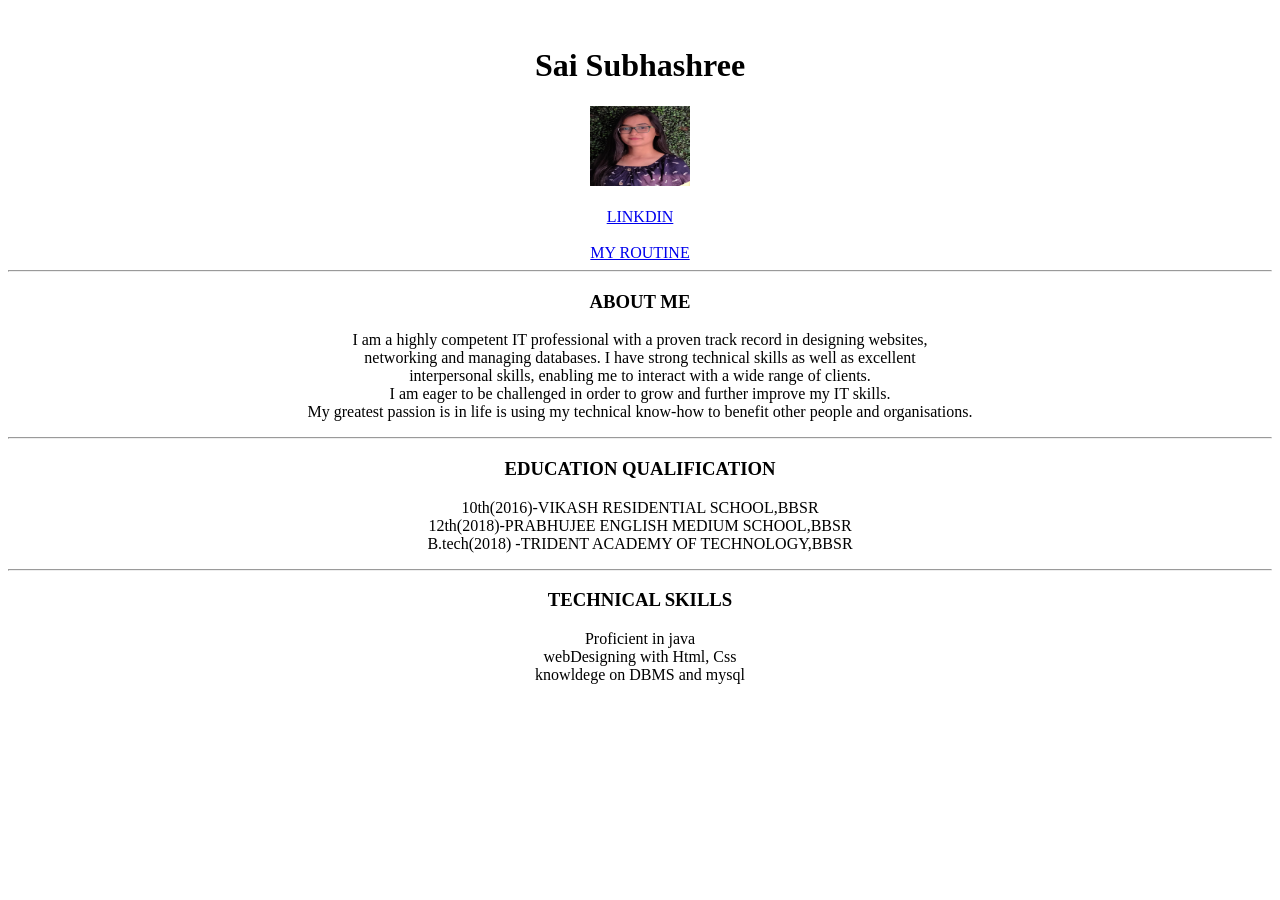
==== index.html @ e81eccf8 "Add files via upload" ====
<!DOCTYPE html>
<html lang="en">
<head>
    <meta charset="UTF-8">
    <meta http-equiv="X-UA-Compatible" content="IE=edge">
    <meta name="viewport" content="width=device-width, initial-scale=1.0">
    <title>Portfolio</title>
</head>
<body>
    <br>
    <center>
        <h1>Sai Subhashree</h1>
         <img src="sai.jpeg" width="100"height="80">
         <br> <br>
        <a href="https://www.linkedin.com/in/sai-subhashree-14681520b/">LINKDIN</a>
        <br><br>
         <a href="index2.html">MY ROUTINE</a>
        <hr>
        <h3><b> ABOUT ME   </b></h3>
         <p>I am a highly competent IT professional with a proven track record in designing websites,<br> networking and managing databases. I have strong technical skills as well as excellent <br> interpersonal skills, enabling me to interact with a wide range of clients.<br> I am eager to be challenged in order to grow and further improve my IT skills.<br> My greatest passion is in life is using my technical know-how to benefit other people and organisations.</p>
         <hr> 
         <h3>EDUCATION QUALIFICATION</h3>
         <p>10th(2016)-VIKASH RESIDENTIAL SCHOOL,BBSR<br>12th(2018)-PRABHUJEE ENGLISH MEDIUM SCHOOL,BBSR <br>B.tech(2018) -TRIDENT ACADEMY OF TECHNOLOGY,BBSR</p>
           <hr>
           <h3>TECHNICAL SKILLS</h3>
            <p>Proficient in java <br>
                webDesigning with Html, Css <br>
                knowldege on DBMS and mysql </p>
    </center>
    
</body>
</html>
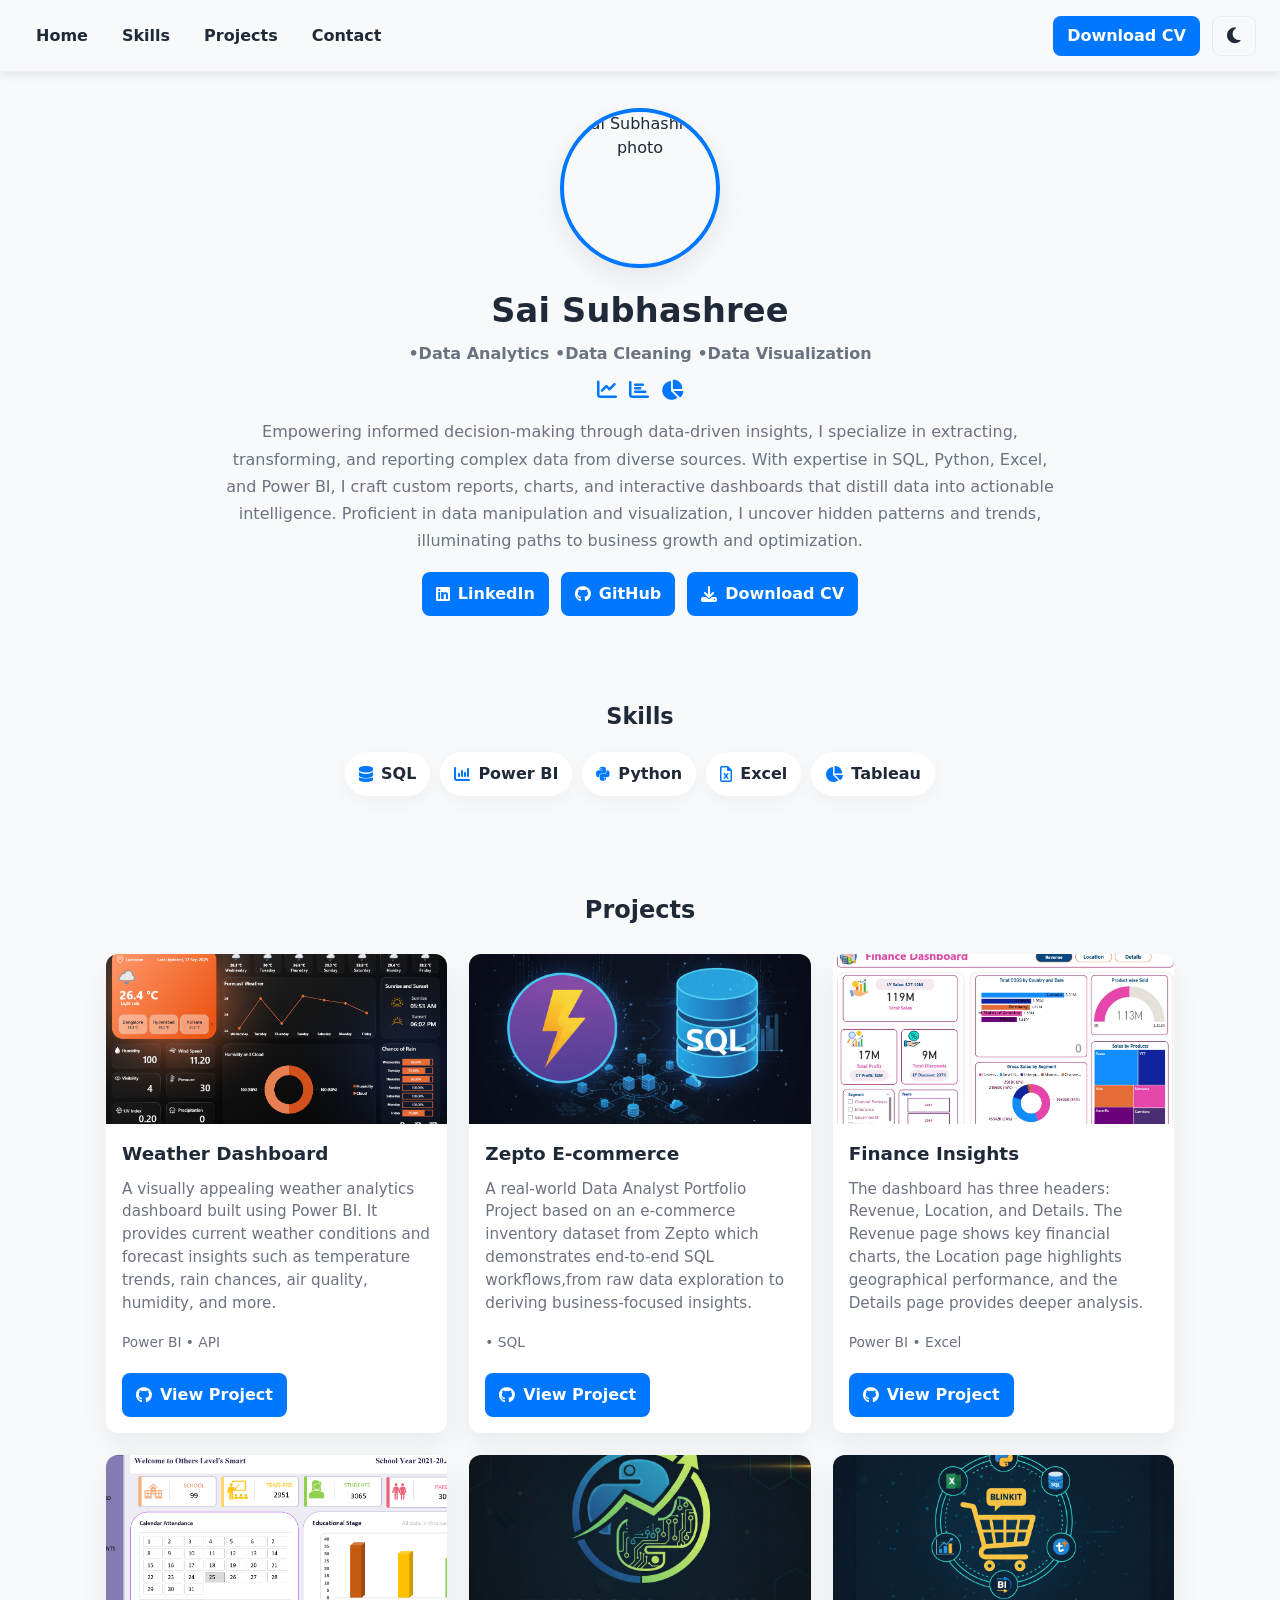
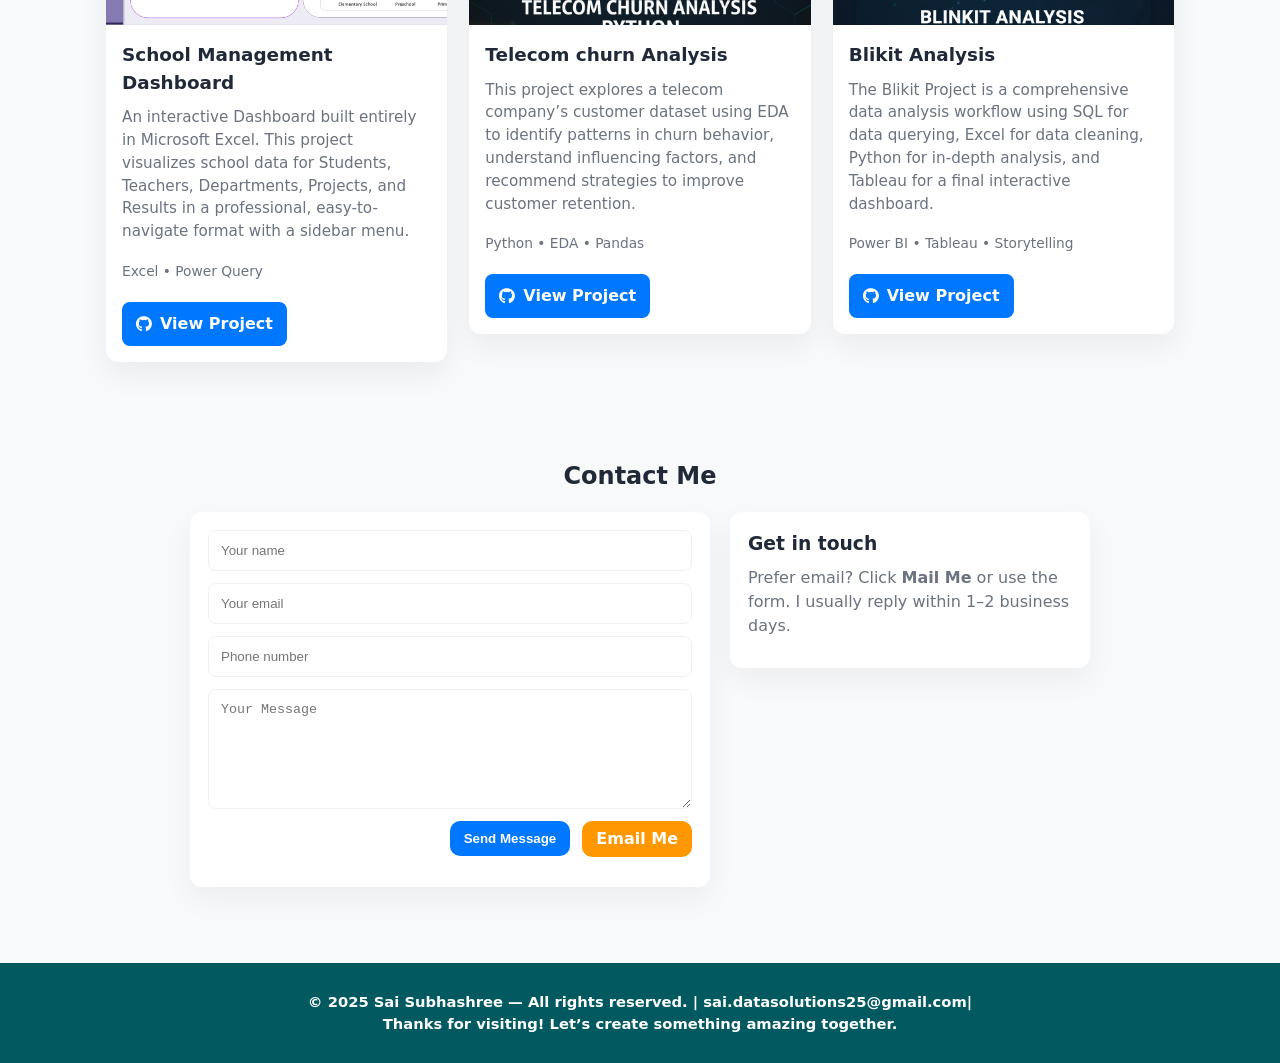
==== commit 4a7e3545: "Add files via upload" ====
--- a/index.html
+++ b/index.html
@@ -1,32 +1,263 @@
-<!DOCTYPE html>
+<!doctype html>
 <html lang="en">
+
 <head>
-    <meta charset="UTF-8">
-    <meta http-equiv="X-UA-Compatible" content="IE=edge">
-    <meta name="viewport" content="width=device-width, initial-scale=1.0">
-    <title>Portfolio</title>
+  <meta charset="utf-8" />
+  <meta name="viewport" content="width=device-width,initial-scale=1" />
+  <title>Sai Subhashree — Portfolio</title>
+
+  <!-- Font Awesome for icons -->
+  <link rel="stylesheet" href="https://cdnjs.cloudflare.com/ajax/libs/font-awesome/6.5.0/css/all.min.css" />
+  <link rel="stylesheet" href="style.css">
+
 </head>
+
 <body>
-    <br>
-    <center>
-        <h1>Sai Subhashree</h1>
-         <img src="sai.jpeg" width="100"height="80">
-         <br> <br>
-        <a href="https://www.linkedin.com/in/sai-subhashree-14681520b/">LINKDIN</a>
-        <br><br>
-         <a href="index2.html">MY ROUTINE</a>
-        <hr>
-        <h3><b> ABOUT ME   </b></h3>
-         <p>I am a highly competent IT professional with a proven track record in designing websites,<br> networking and managing databases. I have strong technical skills as well as excellent <br> interpersonal skills, enabling me to interact with a wide range of clients.<br> I am eager to be challenged in order to grow and further improve my IT skills.<br> My greatest passion is in life is using my technical know-how to benefit other people and organisations.</p>
-         <hr> 
-         <h3>EDUCATION QUALIFICATION</h3>
-         <p>10th(2016)-VIKASH RESIDENTIAL SCHOOL,BBSR<br>12th(2018)-PRABHUJEE ENGLISH MEDIUM SCHOOL,BBSR <br>B.tech(2018) -TRIDENT ACADEMY OF TECHNOLOGY,BBSR</p>
-           <hr>
-           <h3>TECHNICAL SKILLS</h3>
-            <p>Proficient in java <br>
-                webDesigning with Html, Css <br>
-                knowldege on DBMS and mysql </p>
-    </center>
-    
+
+  <!-- Header: no left title per request -->
+  <header aria-label="Main header">
+
+    <nav aria-label="Primary">
+      <ul>
+        <li><a class="nav-link" href="#home">Home</a></li>
+        <li><a class="nav-link" href="#skills">Skills</a></li>
+        <li><a class="nav-link" href="#projects">Projects</a></li>
+        <!-- <li><a class="nav-link" href="#about">About</a></li> -->
+        <li><a class="nav-link" href="#contact">Contact</a></li>
+      </ul>
+    </nav>
+
+    <div class="controls" role="region" aria-label="Header controls">
+      <a class="btn-cv" href="Project/cv.pdf" download>Download CV</a>
+      <div class="dark-toggle" id="darkToggle" title="Toggle dark mode" aria-pressed="false">
+        <i class="fa-solid fa-moon"></i>
+      </div>
+    </div>
+    <button id="navToggle" class="nav-toggle" aria-controls="main-nav" aria-expanded="false">
+      <i class="fa-solid fa-bars"></i>
+    </button>
+  </header>
+
+  <!-- HERO -->
+  <main>
+    <section id="home" class="hero container" aria-labelledby="home-heading">
+      <img class="photo" src="photo.jpg" alt="Sai Subhashree - photo" />
+      <h1 id="home-heading">Sai Subhashree</h1>
+      <div class="subtitle">•Data Analytics •Data Cleaning •Data Visualization</div>
+
+      <div class="icons" aria-hidden="true">
+        <i class="fa-solid fa-chart-line" title="statistics"></i>
+        <i class="fa-solid fa-chart-bar" title="bar chart"></i>
+        <i class="fa-solid fa-chart-pie" title="pie chart"></i>
+      </div>
+
+      <p>
+        Empowering informed decision-making through data-driven insights, I specialize in extracting,
+        transforming, and reporting complex data from diverse sources. With expertise in SQL, Python, Excel,
+        and Power BI, I craft custom reports, charts, and interactive dashboards that distill data into actionable
+        intelligence.
+        Proficient in data manipulation and visualization, I uncover hidden patterns and trends, illuminating paths to
+        business growth and optimization.
+      </p>
+
+      <div class="hero-actions">
+        <a class="small-btn" href="https://www.linkedin.com/in/sai-subhashree-14681520b/" target="_blank"
+          rel="noopener">
+          <i class="fa-brands fa-linkedin"></i> LinkedIn
+        </a>
+        <a class="small-btn" href="https://github.com/Saidalal" target="_blank" rel="noopener">
+          <i class="fa-brands fa-github"></i> GitHub
+        </a>
+        <a class="small-btn" href="Project/cv.pdf" download>
+          <i class="fa-solid fa-download"></i> Download CV
+        </a>
+      </div>
+    </section>
+
+    <!-- SKILLS -->
+    <section id="skills" class="container" aria-labelledby="skills-heading">
+      <h2 id="skills-heading">Skills</h2>
+      <div class="skill-list" role="list">
+        <div class="skill" role="listitem"><i class="fa-solid fa-database"></i> SQL</div>
+        <div class="skill" role="listitem"><i class="fa-solid fa-chart-column"></i> Power BI</div>
+        <div class="skill" role="listitem"><i class="fa-brands fa-python"></i> Python</div>
+        <div class="skill" role="listitem"><i class="fa-regular fa-file-excel"></i> Excel</div>
+        <div class="skill" role="listitem"> <i class="fa-solid fa-chart-pie"></i> Tableau </div>
+      </div>
+    </section>
+
+    <!-- PROJECTS -->
+    <section id="projects" class="container" aria-labelledby="projects-heading">
+      <h2 id="projects-heading">Projects</h2>
+
+      <div class="project-grid">
+        <!-- Card 1 -->
+        <article class="card" aria-labelledby="p1-title">
+          <img class="thumb" src="Project/Project1.png" alt=" Weather Dashboard" />
+          <div class="card-body">
+            <h3 id="p1-title"> Weather Dashboard </h3>
+            <p>A visually appealing weather analytics dashboard built using Power BI.
+              It provides current weather conditions and forecast insights such as temperature trends, rain chances, air
+              quality, humidity, and more.</p>
+            <div class="tech">Power BI • API</div>
+            <div class="links">
+              <a class="small-btn" href="https://github.com/Saidalal/POWER-BI/tree/main/Weather%20Dashboard"
+                target="_blank" rel="noopener">
+                <i class="fa-brands fa-github"></i> View Project
+              </a>
+            </div>
+          </div>
+          <div class="overlay" aria-hidden="true">
+            <a href="https://github.com/Saidalal/POWER-BI/tree/main/Weather%20Dashboard" target="_blank" rel="noopener">
+              <i class="fa-brands fa-github"></i> View on GitHub
+            </a>
+          </div>
+        </article>
+
+        <!-- Card 2 -->
+
+        <article class="card" aria-labelledby="p4-title">
+          <img class="thumb" src="Project/Project4.png" alt="Zepto Inventory" />
+          <div class="card-body">
+            <h3 id="p4-title">Zepto E-commerce</h3>
+            <p>A real-world Data Analyst Portfolio Project based on an
+              e-commerce inventory dataset from Zepto which demonstrates
+              end-to-end SQL workflows,from raw data exploration to deriving business-focused insights.</p>
+            <div class="tech"> • SQL</div>
+            <div class="links">
+              <a class="small-btn" href="https://github.com/Saidalal/SQL/tree/main/Zepto%20Inventory" target="_blank" rel="noopener"><i
+                  class="fa-brands fa-github"></i> View Project</a>
+            </div>
+          </div>
+          <div class="overlay"><a href="https://github.com/Saidalal/SQL/tree/main/Zepto%20Inventory" target="_blank" rel="noopener"><i
+                class="fa-brands fa-github"></i> View on GitHub</a></div>
+        </article>
+
+        <!-- Card 3 -->
+        <article class="card" aria-labelledby="p3-title">
+          <img class="thumb" src="Project/Project3.jpg" alt="Finance Insights" />
+          <div class="card-body">
+            <h3 id="p3-title"> Finance Insights</h3>
+            <p>The dashboard has three headers: Revenue, Location, and Details. The Revenue page shows key financial
+              charts,
+              the Location page highlights geographical performance, and the Details page provides deeper analysis.</p>
+            <div class="tech">Power BI • Excel</div>
+            <div class="links">
+              <a class="small-btn" href="https://github.com/Saidalal/POWER-BI/tree/main/Finance%20Dashboard"
+                target="_blank" rel="noopener">
+                <i class="fa-brands fa-github"></i> View Project
+              </a>
+            </div>
+          </div>
+          <div class="overlay"><a href="https://github.com/Saidalal/POWER-BI/tree/main/Finance%20Dashboard"
+              target="_blank" rel="noopener"><i class="fa-brands fa-github"></i> View on GitHub</a></div>
+        </article>
+
+        <!-- Card 4 -->
+        <article class="card" aria-labelledby="p2-title">
+          <img class="thumb" src="Project/Project2.png" alt="School Management Dashboard" />
+          <div class="card-body">
+            <h3 id="p2-title">School Management Dashboard </h3>
+            <p>An interactive Dashboard built entirely in Microsoft Excel.
+              This project visualizes school data for Students, Teachers, Departments, Projects, and Results in a
+              professional, easy-to-navigate format with a sidebar menu.</p>
+            <div class="tech">Excel • Power Query</div>
+            <div class="links">
+              <a class="small-btn" href="https://github.com/Saidalal/EXCEL/tree/main/SCHOOL%20MANAGEMENT"
+                target="_blank" rel="noopener"><i class="fa-brands fa-github"></i> View Project</a>
+            </div>
+          </div>
+          <div class="overlay"><a href="https://github.com/Saidalal/EXCEL/tree/main/SCHOOL%20MANAGEMENT" target="_blank"
+              rel="noopener"><i class="fa-brands fa-github"></i> View on GitHub</a></div>
+        </article>
+
+        <!-- Card 5 -->
+        <article class="card" aria-labelledby="p5-title">
+          <img class="thumb" src="Project/Project5.png" alt="Telecom churn Analysis" />
+          <div class="card-body">
+            <h3 id="p5-title">Telecom churn Analysis</h3>
+            <p>This project explores a telecom company’s customer dataset using EDA to identify patterns in churn
+              behavior, understand influencing factors, and recommend strategies to improve customer retention.</p>
+            <div class="tech">Python • EDA • Pandas</div>
+            <div class="links">
+              <a class="small-btn" href="https://github.com/Saidalal/Python/tree/main/Telecom%20customer%20churn"
+                target="_blank" rel="noopener"><i class="fa-brands fa-github"></i> View Project</a>
+            </div>
+          </div>
+          <div class="overlay"><a href="https://github.com/Saidalal/Python/tree/main/Telecom%20customer%20churn"
+              target="_blank" rel="noopener"><i class="fa-brands fa-github"></i> View on GitHub</a></div>
+        </article>
+
+        <!-- Card 6 -->
+        <article class="card" aria-labelledby="p6-title">
+          <img class="thumb" src="Project/Project6.png" alt=">Blikit Analysis" />
+          <div class="card-body">
+            <h3 id="p6-title">Blikit Analysis</h3>
+            <p>The Blikit Project is a comprehensive data analysis workflow using SQL for data querying, Excel for data
+              cleaning, Python for in-depth analysis, and Tableau for a final interactive dashboard.</p>
+            <div class="tech">Power BI • Tableau • Storytelling</div>
+            <div class="links">
+              <a class="small-btn" href="#" onclick="alert('Coming Soon!'); return false;"><i
+                  class="fa-brands fa-github"></i> View Project</a>
+            </div>
+          </div>
+          <div class="overlay">
+            <a href="#" onclick="alert('Coming Soon!'); return false;"><i class="fa-brands fa-github"></i> View on
+              GitHub</a>
+          </div>
+        </article>
+
+      </div> <!-- /project-grid -->
+    </section>
+
+    <!-- CONTACT -->
+    <section id="contact" class="container" aria-labelledby="contact-heading">
+      <h2 id="contact-heading">Contact Me</h2>
+
+      <div class="contact-wrap">
+
+        <form name="Contact_Response" id="contact-form" aria-label="Contact form">
+          <input type="text" name="Name" placeholder="Your name" required />
+          <input type="email" name="Email" placeholder="Your email" required />
+          <input type="tel" name="Phone" placeholder="Phone number" />
+          <textarea name="Message" placeholder="Your Message" required></textarea>
+
+          <div class="submit-row">
+            <button type="submit">Send Message</button>
+            <a class="mail" href="mailto:sai.datasolutions25@gmail.com">Email Me</a>
+          </div>
+          <div id="form-status" aria-live="polite" style="color:var(--text); font-size:0.95rem;"></div>
+        </form>
+
+        <div id="response-modal" class="modal-overlay">
+          <div class="modal-content">
+            <span class="close-button" onclick="closeModal()">&times;</span>
+            <p id="modal-status"></p>
+            <button class="ok-button" onclick="closeModal()">Okay</button>
+          </div>
+        </div>
+        <!-- Right panel: quick details -->
+        <aside
+          style="background:var(--card); padding:18px; border-radius:12px; box-shadow:0 12px 30px rgba(2,6,23,0.05);">
+          <h3 style="margin-bottom:8px">Get in touch</h3>
+          <p style="color:var(--muted); margin-bottom:12px;">Prefer email? Click <strong>Mail Me</strong> or use the
+            form. I usually reply within 1–2 business days.</p>
+
+        </aside>
+      </div>
+    </section>
+
+    <footer>
+      © 2025 Sai Subhashree — All rights reserved. | sai.datasolutions25@gmail.com| <br>
+       Thanks for visiting! Let’s create something amazing together.
+
+    </footer>
+  </main>
+
+  <!-- ---------- Scripts ---------- -->
+
+
+<script src="script.js"></script>
 </body>
+
 </html>
--- a/style.css
+++ b/style.css
@@ -0,0 +1,662 @@
+/* ---------- Header ---------- */
+header {
+  position: fixed;
+  top: 0;
+  left: 0;
+  right: 0;
+  height: 72px;
+  display: flex;
+  align-items: center;
+  justify-content: space-between;
+  padding: 12px 24px;
+  background: linear-gradient(90deg, var(--accent), var(--accent-2));
+  backdrop-filter: blur(var(--glass-blur));
+  z-index: 1200;
+  border-bottom: none;
+  /* no border now */
+  box-shadow: 0 2px 10px rgba(0, 0, 0, 0.1);
+}
+
+/* NAV */
+nav ul {
+  list-style: none;
+  display: flex;
+  gap: 10px;
+  align-items: center;
+}
+
+.nav-link {
+  display: inline-block;
+  padding: 8px 14px;
+  border-radius: 8px;
+  color: #fff;
+  font-weight: 600;
+  text-decoration: none;
+  transition: all .25s ease;
+  cursor: pointer;
+}
+
+.nav-link:hover {
+  background: rgba(255, 255, 255, 0.15);
+  color: #fff;
+  transform: translateY(-2px);
+}
+
+
+:root {
+  --bg: #f7f9fb;
+  --card: #ffffff;
+  --text: #1f2937;
+  --muted: #6b7280;
+  --accent: #0077ff;
+  --accent-2: #ff9800;
+  --header-bg: rgba(255);
+  --glass-blur: 8px;
+}
+
+/* dark mode variables */
+body.dark {
+  --bg: #0b1220;
+  --card: #0f1724;
+  --text: #e6eef8;
+  --muted: #9aa7bd;
+  --accent: #ffa500;
+  --accent-2: #ffb86b;
+  --header-bg: rgba(10, 12, 20, 0.6);
+}
+
+* {
+  box-sizing: border-box;
+  margin: 0;
+  padding: 0
+}
+
+html {
+  scroll-behavior: smooth
+}
+
+body {
+  font-family: Inter, system-ui, -apple-system, "Segoe UI", Roboto, "Helvetica Neue", Arial;
+  background: var(--bg);
+  color: var(--text);
+  -webkit-font-smoothing: antialiased;
+  -moz-osx-font-smoothing: grayscale;
+  line-height: 1.5;
+  transition: background .25s ease, color .25s ease;
+  padding-top: 72px;
+  /* header space */
+}
+
+/* ---------- Header ---------- */
+header {
+  position: fixed;
+  inset: 0 auto auto 0;
+  left: 0;
+  right: 0;
+  top: 0;
+  height: 72px;
+  display: flex;
+  align-items: center;
+  justify-content: space-between;
+  padding: 12px 24px;
+  background: var(--header-bg);
+  backdrop-filter: blur(var(-glass-blur));
+  z-index: 1200;
+  border-bottom: 1px solid rgba(164, 23, 23, 0.04);
+}
+
+nav ul {
+  list-style: none;
+  display: flex;
+  gap: 10px;
+  align-items: center;
+}
+
+.nav-link {
+  display: inline-block;
+  padding: 8px 12px;
+  border-radius: 8px;
+  color: var(--text);
+  font-weight: 600;
+  transition: all .18s ease;
+  cursor: pointer;
+}
+
+.nav-link:hover {
+  transform: translateY(-2px);
+  background: var(--accent);
+  color: #fff;
+  box-shadow: 0 6px 18px rgba(0, 0, 0, 0.08);
+}
+
+/* Right controls */
+.controls {
+  display: flex;
+  gap: 12px;
+  align-items: center;
+}
+
+.btn-cv {
+  background: var(--accent);
+  color: #fff;
+  padding: 8px 14px;
+  border-radius: 8px;
+  font-weight: 700;
+  text-decoration: none;
+  transition: transform .15s ease, background .15s ease;
+}
+
+.btn-cv:hover {
+  transform: translateY(-3px);
+  background: var(--accent-2)
+}
+
+.dark-toggle {
+  width: 44px;
+  height: 40px;
+  display: flex;
+  align-items: center;
+  justify-content: center;
+  border-radius: 8px;
+  cursor: pointer;
+  background: transparent;
+  color: var(--text);
+  font-size: 18px;
+  border: 1px solid rgba(0, 0, 0, 0.06);
+}
+
+.dark-toggle:hover {
+  transform: translateY(-2px)
+}
+
+/* ---------- Hero ---------- */
+.hero {
+  max-width: 1100px;
+  margin: 30px auto 10px;
+  padding: 36px 20px;
+  text-align: center;
+}
+
+.hero .photo {
+  width: 160px;
+  height: 160px;
+  border-radius: 50%;
+  object-fit: cover;
+  border: 4px solid var(--accent);
+  display: inline-block;
+  box-shadow: 0 10px 30px rgba(2, 6, 23, 0.08);
+}
+
+.hero h1 {
+  font-size: 2.1rem;
+  margin-top: 18px;
+  letter-spacing: 0.2px;
+}
+
+.hero .subtitle {
+  color: var(--muted);
+  margin-top: 6px;
+  font-weight: 600;
+}
+
+.hero .icons {
+  margin: 14px 0;
+  display: flex;
+  gap: 12px;
+  justify-content: center;
+  color: var(--accent);
+  font-size: 20px;
+}
+
+.hero p {
+  max-width: 860px;
+  margin: 18px auto;
+  color: var(--muted);
+  padding: 0 12px;
+  line-height: 1.7;
+}
+
+.hero .hero-actions {
+  margin-top: 14px;
+  display: flex;
+  gap: 12px;
+  justify-content: center;
+  flex-wrap: wrap;
+}
+
+.small-btn {
+  display: inline-flex;
+  align-items: center;
+  gap: 8px;
+  padding: 10px 14px;
+  border-radius: 8px;
+  text-decoration: none;
+  font-weight: 700;
+  background: var(--accent);
+  color: #fff;
+}
+
+.small-btn.secondary {
+  background: transparent;
+  border: 1px solid rgba(0, 0, 0, 0.06);
+  color: var(--text);
+}
+
+.small-btn:hover {
+  transform: translateY(-3px)
+}
+
+/* ---------- Skills ---------- */
+section {
+  padding: 48px 16px;
+}
+
+.container {
+  max-width: 1100px;
+  margin: 0 auto;
+}
+
+#skills h2 {
+  text-align: center;
+  margin-bottom: 18px;
+  font-size: 1.4rem
+}
+
+.skill-list {
+  display: flex;
+  gap: 10px;
+  flex-wrap: wrap;
+  justify-content: center;
+  margin-top: 8px;
+}
+
+.skill {
+  background: var(--card);
+  padding: 10px 14px;
+  border-radius: 999px;
+  box-shadow: 0 6px 18px rgba(2, 6, 23, 0.04);
+  display: flex;
+  gap: 8px;
+  align-items: center;
+  color: var(--text);
+  font-weight: 600;
+}
+
+.skill i {
+  color: var(--accent);
+  font-size: 16px;
+}
+
+/* ---------- Projects ---------- */
+#projects h2 {
+  text-align: center;
+  margin-bottom: 26px;
+  font-size: 1.5rem
+}
+
+.project-grid {
+  display: grid;
+  grid-template-columns: repeat(auto-fit, minmax(260px, 1fr));
+  gap: 22px;
+  align-items: start;
+}
+
+.card {
+  background: var(--card);
+  border-radius: 12px;
+  overflow: hidden;
+  box-shadow: 0 12px 30px rgba(2, 6, 23, 0.06);
+  position: relative;
+  transition: transform .22s ease, box-shadow .22s ease;
+  display: flex;
+  flex-direction: column;
+}
+
+.card:hover {
+  transform: translateY(-8px);
+}
+
+.card .thumb {
+  width: 100%;
+  height: 170px;
+  object-fit: cover;
+  display: block;
+}
+
+.card .card-body {
+  padding: 16px;
+  flex: 1;
+  display: flex;
+  flex-direction: column;
+  gap: 10px;
+}
+
+.card h3 {
+  margin: 0;
+  font-size: 1.15rem;
+}
+
+.card p {
+  color: var(--muted);
+  font-size: 0.95rem;
+  flex: 1
+}
+
+.card .tech {
+  color: var(--muted);
+  font-size: 0.86rem;
+  margin-top: 8px
+}
+
+.card .links {
+  display: flex;
+  gap: 10px;
+  margin-top: 10px;
+  align-items: center;
+}
+
+/* overlay with github link on hover */
+.overlay {
+  position: absolute;
+  inset: 0;
+  display: flex;
+  justify-content: center;
+  align-items: center;
+  background: linear-gradient(180deg, rgba(0, 0, 0, 0.0), rgba(0, 0, 0, 0.66));
+  opacity: 0;
+  transition: opacity .22s ease;
+  color: #fff;
+  text-decoration: none;
+}
+
+.card:hover .overlay {
+  opacity: 1
+}
+
+.overlay a {
+  background: rgba(255, 255, 255, 0.712);
+  padding: 10px 14px;
+  border-radius: 8px;
+  color: #041568;
+  font-weight: 700;
+  display: inline-flex;
+  gap: 10px;
+  align-items: center;
+  text-decoration: none;
+}
+
+/* ---------- Contact ---------- */
+#contact h2 {
+  text-align: center;
+  margin-bottom: 18px
+}
+
+.contact-wrap {
+  max-width: 900px;
+  margin: 0 auto;
+  display: grid;
+  grid-template-columns: 1fr 360px;
+  gap: 20px;
+  align-items: start;
+}
+
+@media(max-width:880px) {
+  .contact-wrap {
+    grid-template-columns: 1fr;
+  }
+
+  .hero .photo {
+    width: 140px;
+    height: 140px
+  }
+}
+
+form {
+  background: var(--card);
+  padding: 18px;
+  border-radius: 12px;
+  box-shadow: 0 12px 30px rgba(2, 6, 23, 0.05);
+  display: flex;
+  flex-direction: column;
+  gap: 12px;
+}
+
+input,
+textarea {
+  width: 100%;
+  padding: 12px;
+  border-radius: 8px;
+  border: 1px solid rgba(0, 0, 0, 0.06);
+  background: transparent;
+  color: var(--text);
+}
+
+textarea {
+  min-height: 120px;
+  resize: vertical;
+}
+
+.submit-row {
+  display: flex;
+  gap: 12px;
+  align-items: center;
+  justify-content: flex-end;
+}
+
+.submit-row button {
+  padding: 10px 14px;
+  border-radius: 10px;
+  border: none;
+  cursor: pointer;
+  background: var(--accent);
+  color: #fff;
+  font-weight: 700;
+}
+
+
+.submit-row .mail {
+  padding: 6px 14px;
+  border-radius: 10px;
+  background: var(--accent);
+  color: #fff;
+  font-weight: 700;
+  text-decoration: none;
+  transition: background .22s ease;
+}
+
+
+.submit-row .mail:hover {
+  background: var(--accent-2);
+}
+
+body:not(.dark) .submit-row .mail {
+  background: var(--accent-2);
+  color: #fff;
+}
+
+
+body.dark .submit-row .mail {
+  background: #003cff;
+  color: #fff;
+}
+
+.submit-row .mail:hover {
+  filter: brightness(1.1);
+}
+
+
+.modal-overlay {
+  display: none;
+  position: fixed;
+  z-index: 1000;
+  left: 0;
+  top: 0;
+  width: 100%;
+  height: 100%;
+  background-color: rgba(0, 0, 0, 0.6);
+  align-items: center;
+  justify-content: center;
+}
+
+.modal-content {
+  background-color: #fefefe;
+  padding: 30px;
+  border-radius: 12px;
+  box-shadow: 0 10px 30px rgba(0, 0, 0, 0.25);
+  position: relative;
+  max-width: 500px;
+  width: 90%;
+  text-align: center;
+  animation: fadeInScale 0.3s ease-out;
+}
+
+.close-button {
+  color: white;
+  background-color: #dc3545;
+  position: absolute;
+  top: 10px;
+  right: 10px;
+  font-size: 24px;
+  line-height: 24px;
+  width: 30px;
+  height: 30px;
+  border-radius: 50%;
+  display: flex;
+  align-items: center;
+  justify-content: center;
+  cursor: pointer;
+  transition: background-color 0.3s ease, transform 0.2s ease;
+}
+
+.close-button:hover,
+.close-button:focus {
+  background-color: #c82333;
+  transform: scale(1.05);
+}
+
+/* Okay Button */
+.ok-button {
+  background-color: #28a745;
+  color: white;
+  padding: 12px 25px;
+  border: none;
+  border-radius: 6px;
+  cursor: pointer;
+  font-size: 1em;
+  margin-top: 20px;
+  transition: background-color 0.3s ease;
+}
+
+.ok-button:hover {
+  background-color: #218838;
+}
+
+footer {
+  text-align: center;
+  padding: 28px 12px;
+  color: var(--muted);
+  font-size: 0.92rem;
+  margin-top: 28px;
+ 
+}
+
+body:not(.dark) footer {
+  background-color: #025a60;
+  color: #fff;
+  font-weight: bold;
+}
+
+
+body.dark footer {
+  background: #035843;
+  color: #fff;
+  font-weight: bold
+}
+
+.nav-toggle {
+  display: none;
+  /* Hide on desktop */
+  background: transparent;
+  border: none;
+  color: var(--text);
+  font-size: 24px;
+  cursor: pointer;
+  padding: 8px;
+}
+
+@media (max-width: 768px) {
+
+  /* The nav toggle button will show */
+  .nav-toggle {
+    display: block;
+    z-index: 1300;
+  }
+
+
+  header {
+    justify-content: space-between;
+  }
+
+  @media (max-width: 768px) {
+
+    .nav-toggle {
+      display: block;
+      z-index: 1300;
+      margin-right: 16px;
+    }
+
+    header {
+      justify-content: space-between;
+    }
+
+    header nav {
+      position: fixed;
+      top: 0;
+      left: 0;
+      width: 100%;
+      height: 100vh;
+      background: var(--bg);
+      display: flex;
+      flex-direction: column;
+      justify-content: center;
+      align-items: center;
+      transform: translateX(-100%);
+      transition: transform 0.3s ease-in-out;
+      z-index: 1250;
+    }
+  
+    header nav.is-open {
+      transform: translateX(0);
+    }
+
+    header nav ul {
+      flex-direction: column;
+      gap: 20px;
+      align-items: center;
+    }
+
+    .nav-link {
+      font-size: 1.5rem;
+      padding: 15px 20px;
+      color: var(--text);
+    }
+
+    .controls {
+      display: flex;
+      flex-direction: row;
+      gap: 12px;
+      align-items: center;
+      margin-top: 20px;
+
+    }
+
+    .btn-cv {
+      padding: 5px 5px;
+      font-size: 1.1rem;
+    }
+
+    .dark-toggle {
+      padding: 12px;
+    }
+  }
+}
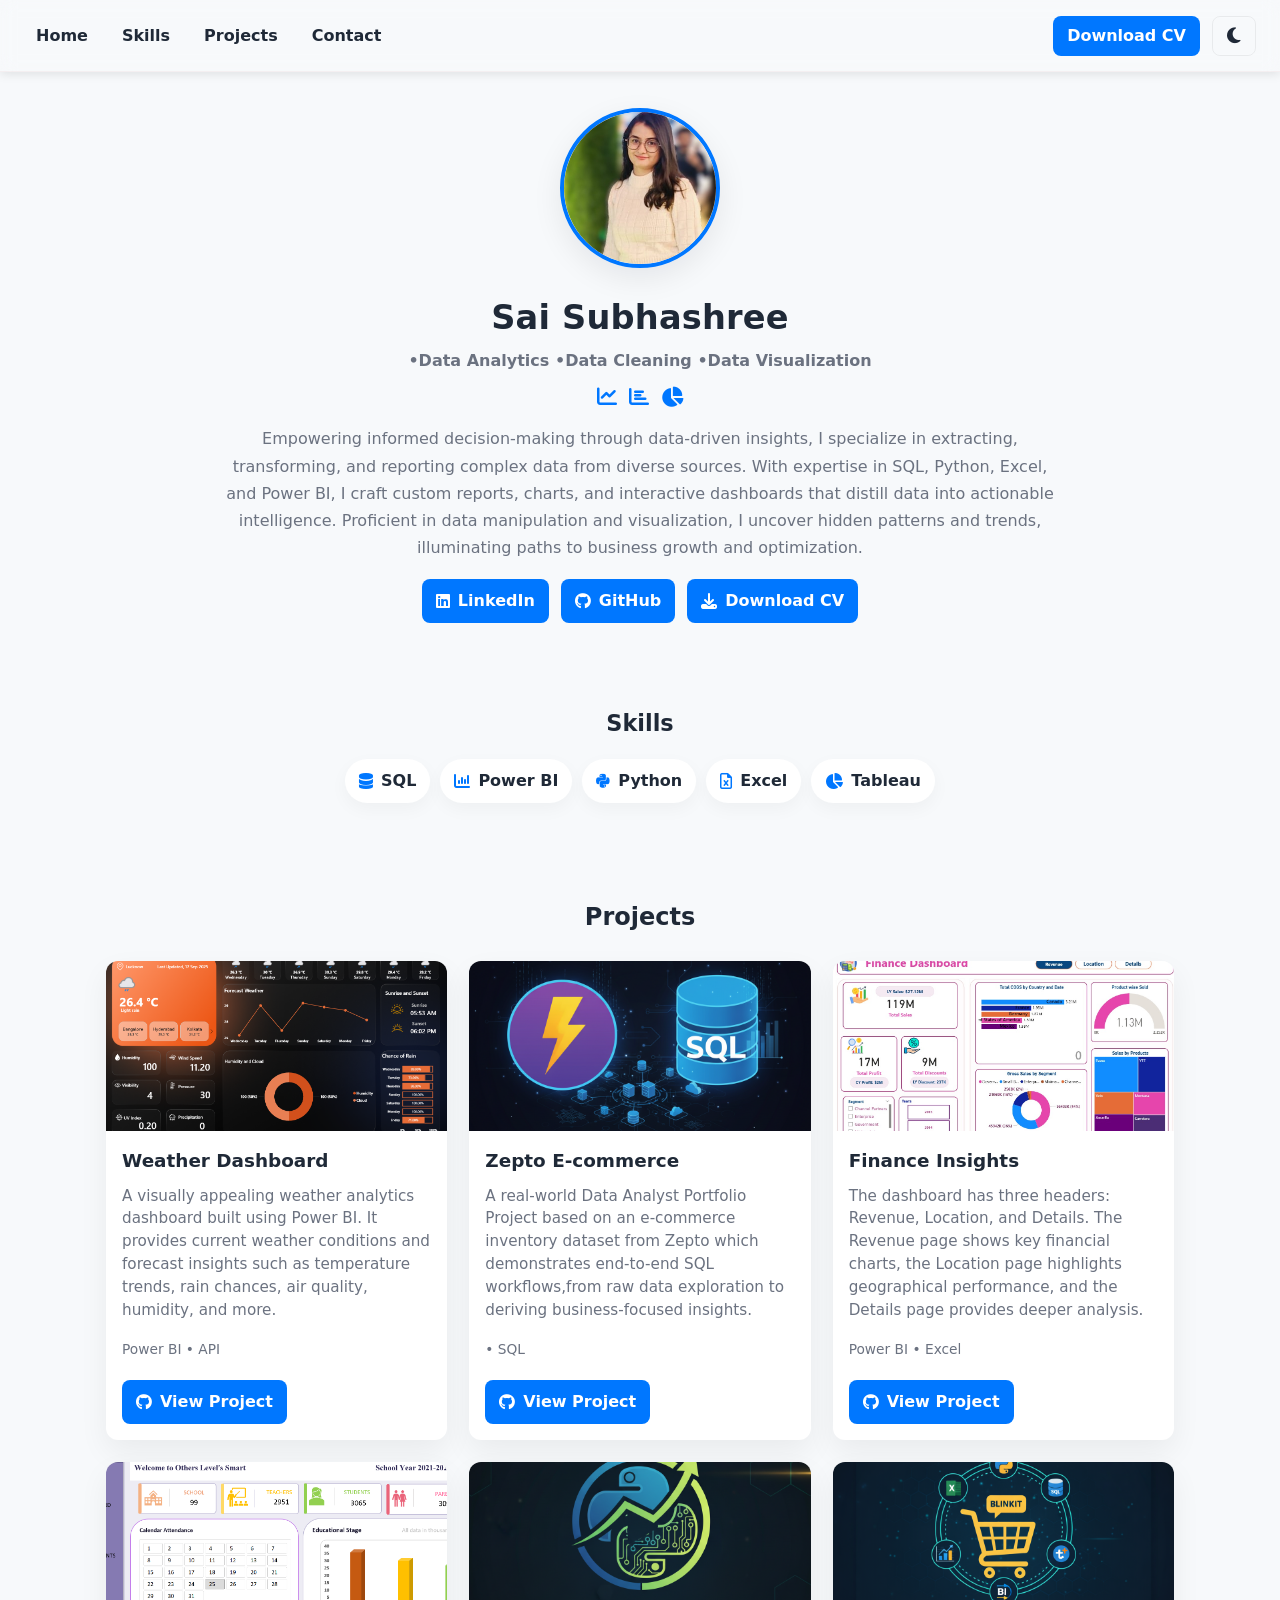
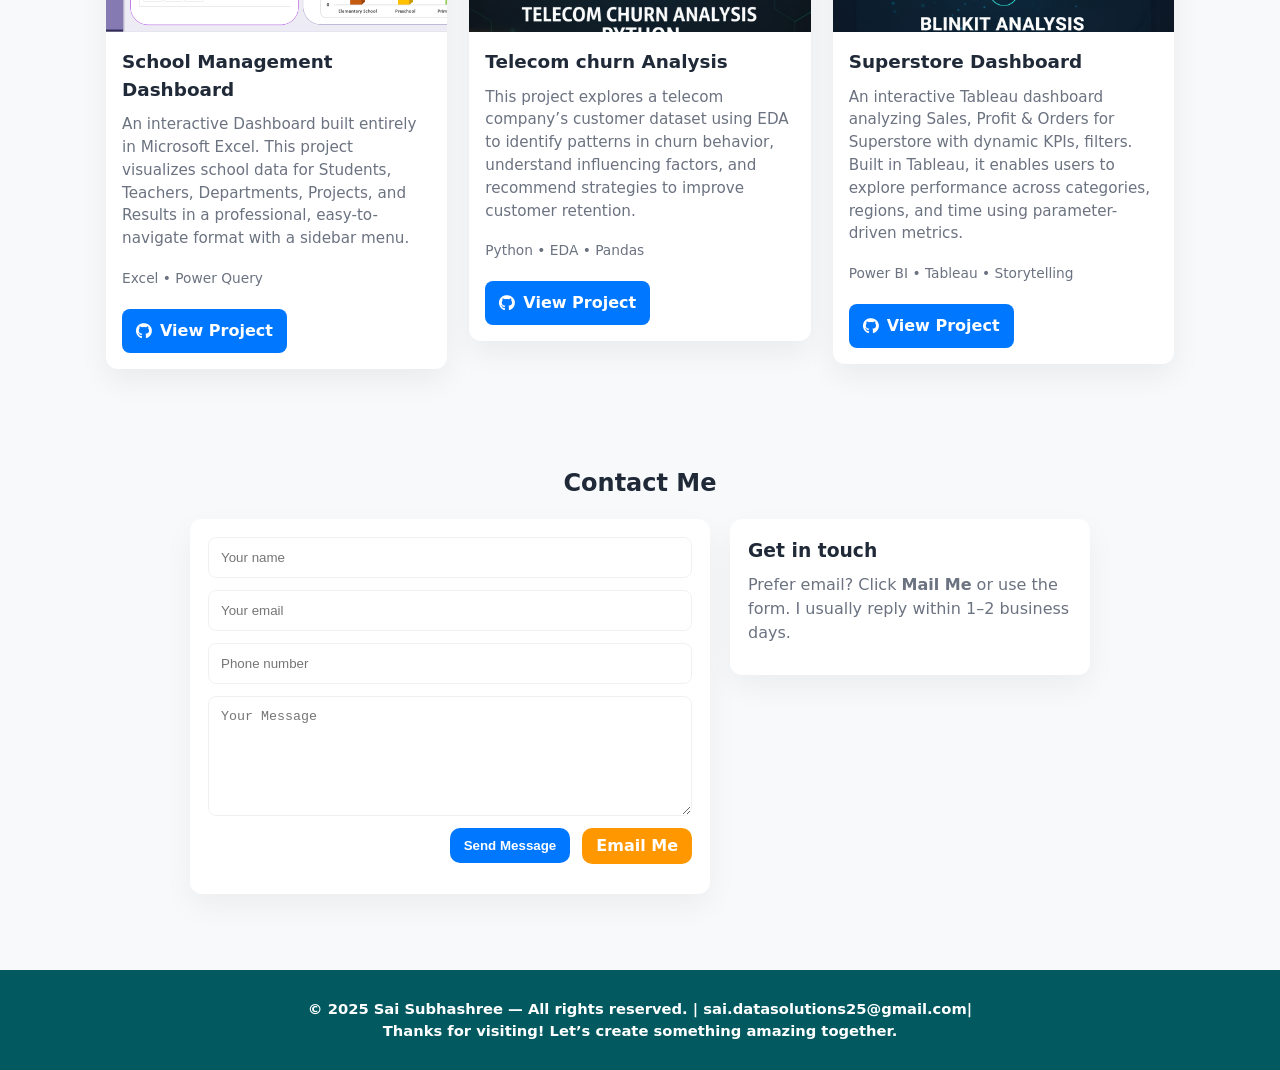
==== commit 4c3d1978: "Update index.html" ====
--- a/index.html
+++ b/index.html
@@ -190,22 +190,21 @@
 
         <!-- Card 6 -->
         <article class="card" aria-labelledby="p6-title">
-          <img class="thumb" src="Project/Project6.png" alt=">Blikit Analysis" />
-          <div class="card-body">
-            <h3 id="p6-title">Blikit Analysis</h3>
-            <p>The Blikit Project is a comprehensive data analysis workflow using SQL for data querying, Excel for data
-              cleaning, Python for in-depth analysis, and Tableau for a final interactive dashboard.</p>
+          <img class="thumb" src="Project/Project6.png" alt=">superstore" />
+          <div class="card-body">
+            <h3 id="p6-title">Superstore Dashboard</h3>
+            <p>An interactive Tableau dashboard analyzing Sales, Profit & Orders for Superstore with dynamic KPIs, filters.
+              Built in Tableau, it enables users to explore performance across categories, regions, and time using parameter-driven metrics.</p>
             <div class="tech">Power BI • Tableau • Storytelling</div>
             <div class="links">
-              <a class="small-btn" href="#" onclick="alert('Coming Soon!'); return false;"><i
-                  class="fa-brands fa-github"></i> View Project</a>
-            </div>
-          </div>
-          <div class="overlay">
-            <a href="#" onclick="alert('Coming Soon!'); return false;"><i class="fa-brands fa-github"></i> View on
-              GitHub</a>
-          </div>
-        </article>
+            <a class="small-btn" href="https://github.com/Saidalal/Tableau/tree/main/Superstore"
+                target="_blank" rel="noopener"><i class="fa-brands fa-github"></i> View Project</a>
+            </div>
+          </div>
+          <div class="overlay"><a href="https://github.com/Saidalal/Tableau/tree/main/Superstore"
+              target="_blank" rel="noopener"><i class="fa-brands fa-github"></i> View on GitHub</a></div>
+        </article>
+     
 
       </div> <!-- /project-grid -->
     </section>
@@ -260,4 +259,5 @@
 <script src="script.js"></script>
 </body>
 
-</html>+
+</html>
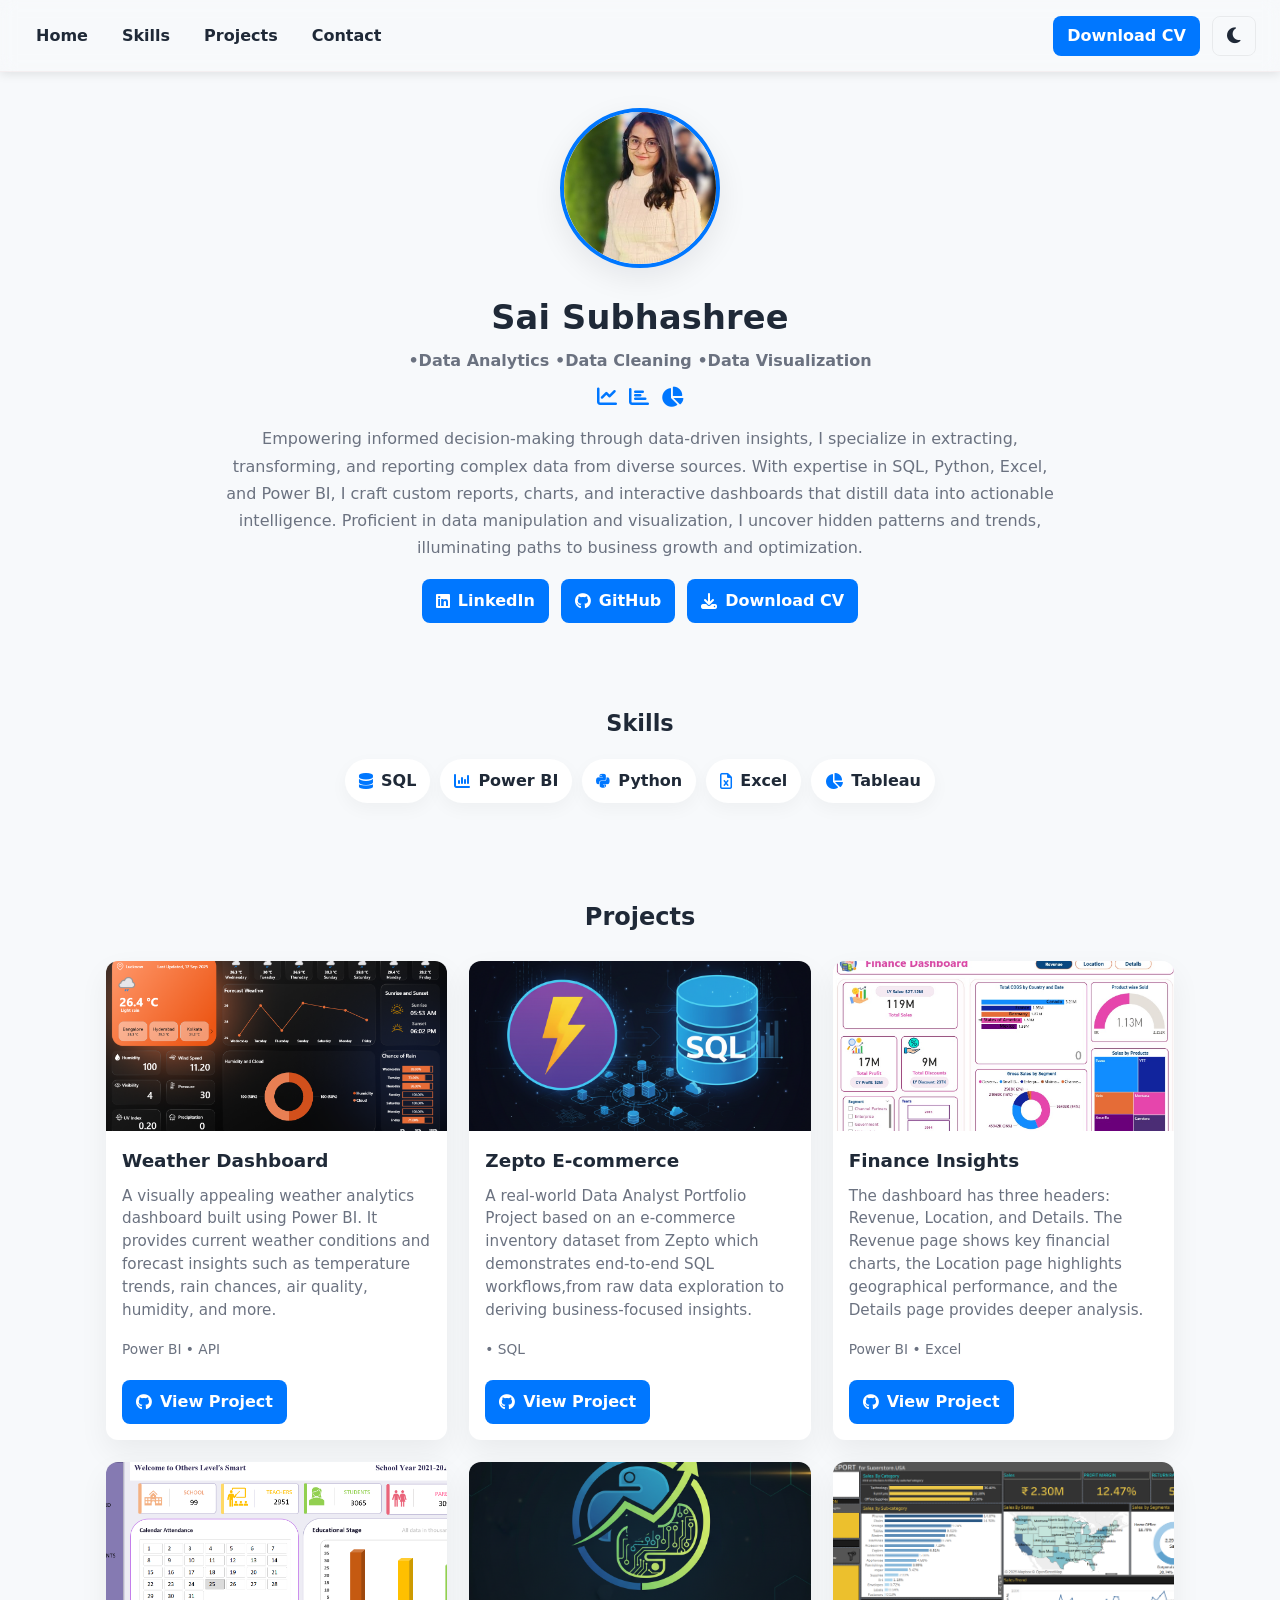
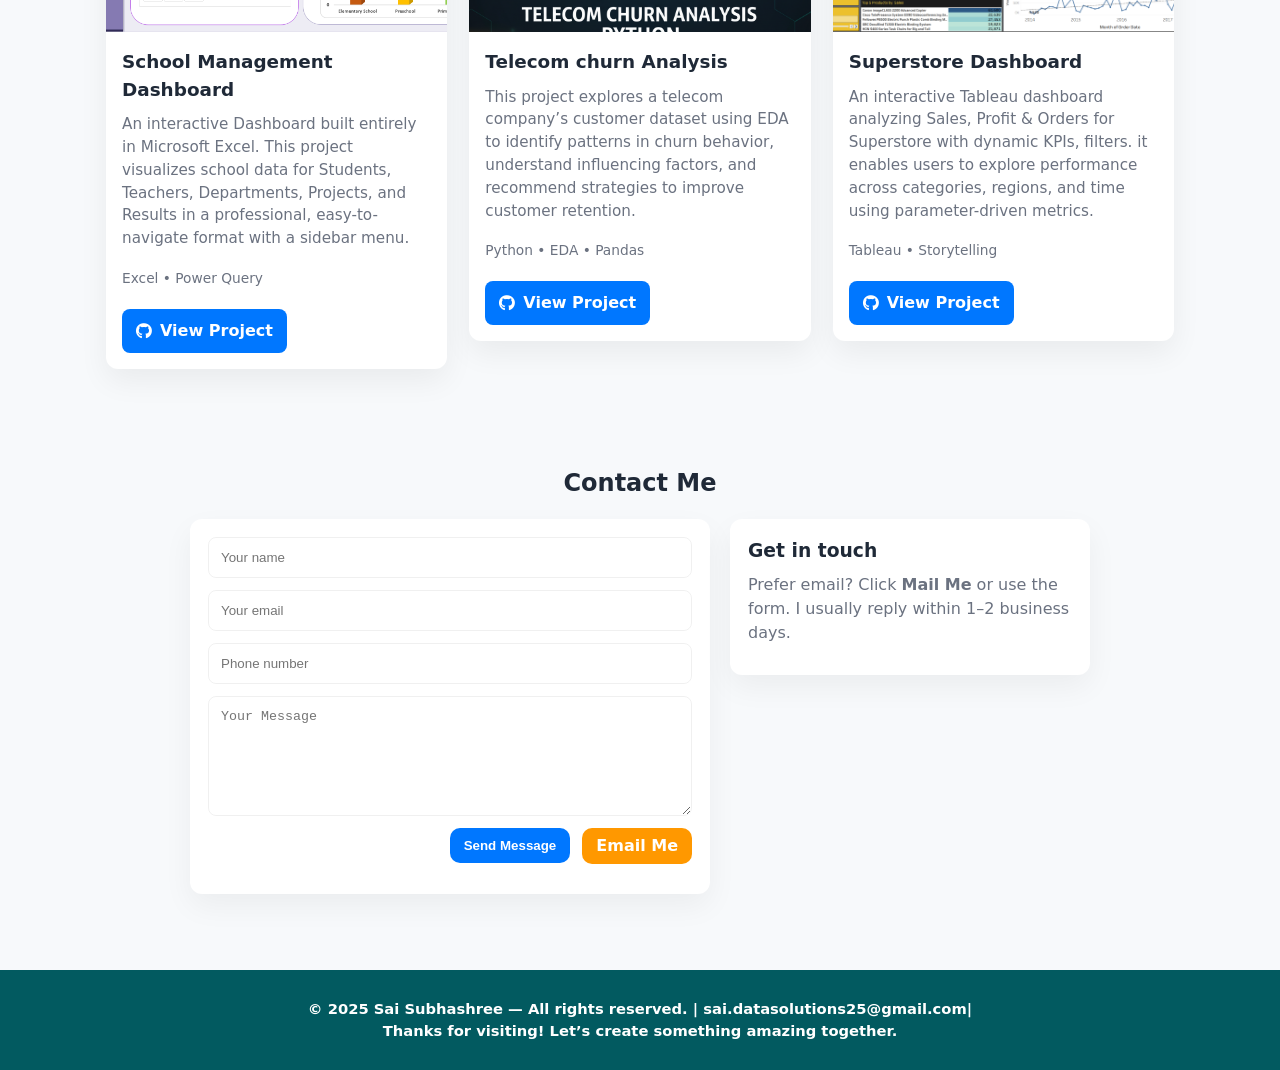
==== commit 29980609: "Update index.html" ====
--- a/index.html
+++ b/index.html
@@ -194,8 +194,8 @@
           <div class="card-body">
             <h3 id="p6-title">Superstore Dashboard</h3>
             <p>An interactive Tableau dashboard analyzing Sales, Profit & Orders for Superstore with dynamic KPIs, filters.
-              Built in Tableau, it enables users to explore performance across categories, regions, and time using parameter-driven metrics.</p>
-            <div class="tech">Power BI • Tableau • Storytelling</div>
+              it enables users to explore performance across categories, regions, and time using parameter-driven metrics.</p>
+            <div class="tech">Tableau • Storytelling</div>
             <div class="links">
             <a class="small-btn" href="https://github.com/Saidalal/Tableau/tree/main/Superstore"
                 target="_blank" rel="noopener"><i class="fa-brands fa-github"></i> View Project</a>
@@ -261,3 +261,4 @@
 
 
 </html>
+
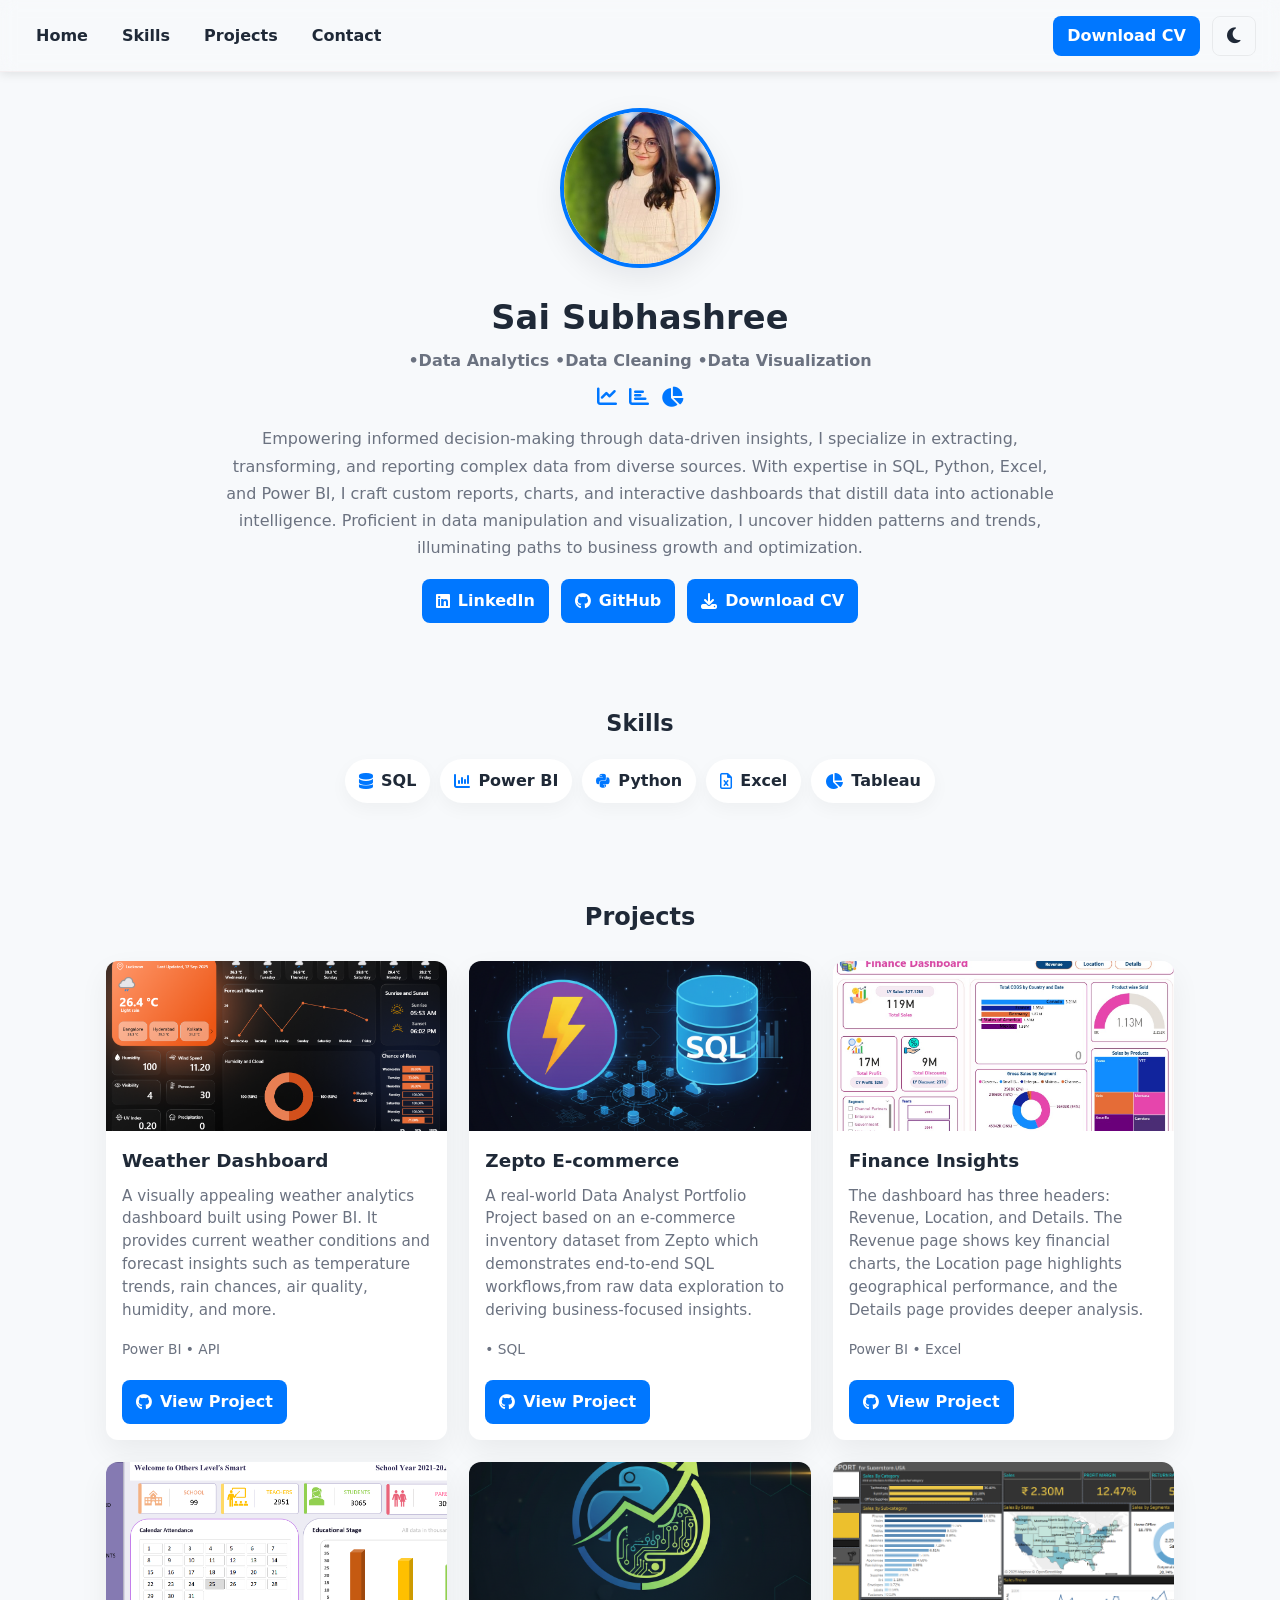
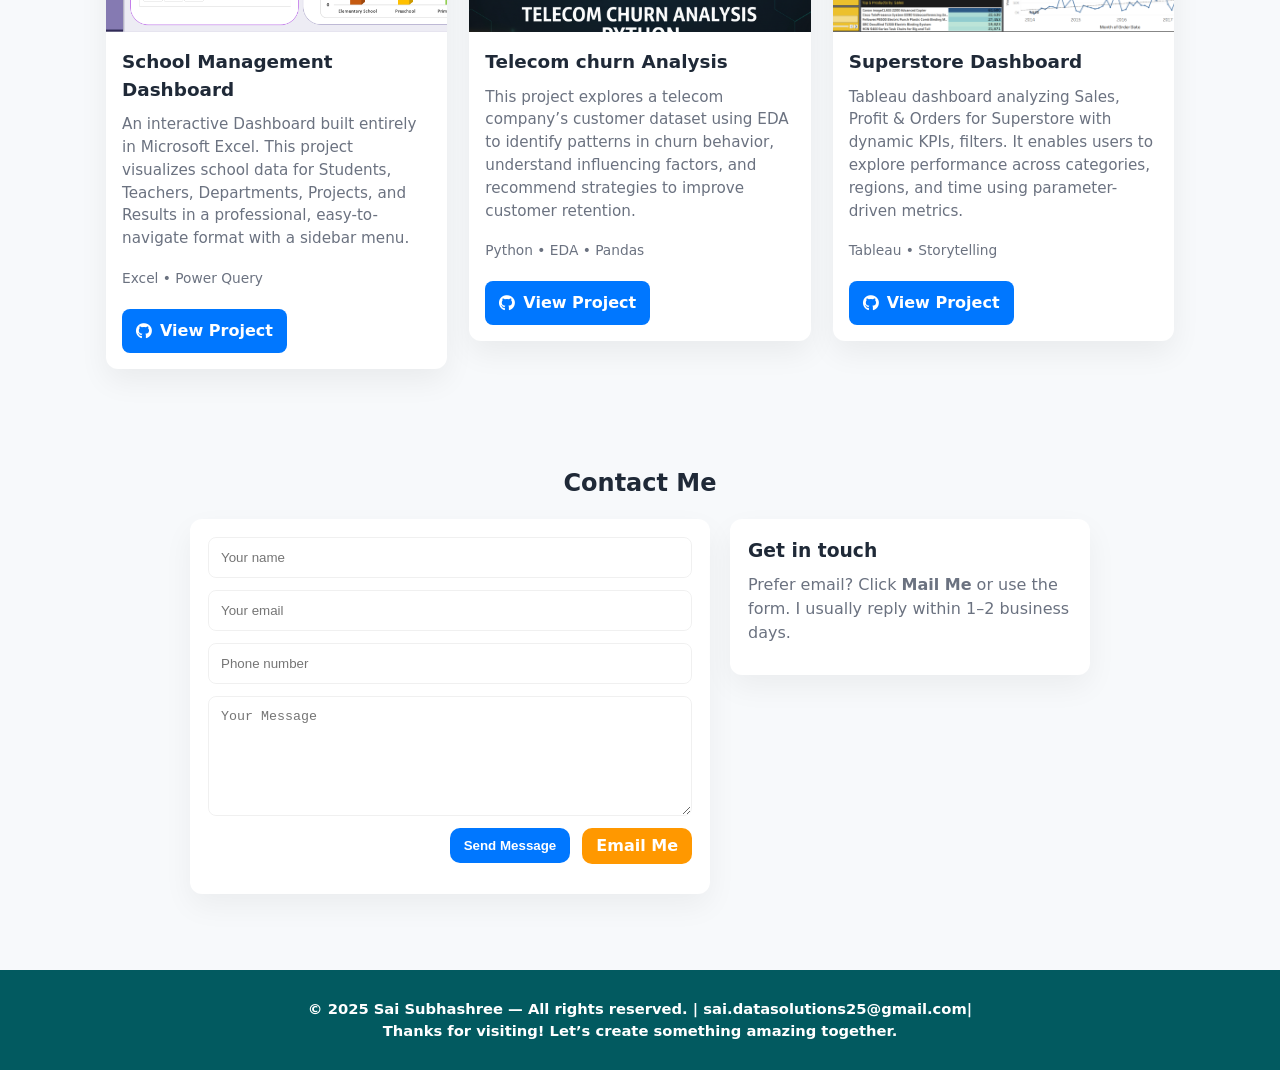
==== commit c43202f2: "Update index.html" ====
--- a/index.html
+++ b/index.html
@@ -193,8 +193,8 @@
           <img class="thumb" src="Project/Project6.png" alt=">superstore" />
           <div class="card-body">
             <h3 id="p6-title">Superstore Dashboard</h3>
-            <p>An interactive Tableau dashboard analyzing Sales, Profit & Orders for Superstore with dynamic KPIs, filters.
-              it enables users to explore performance across categories, regions, and time using parameter-driven metrics.</p>
+            <p>Tableau dashboard analyzing Sales, Profit & Orders for Superstore with dynamic KPIs, filters.
+              It enables users to explore performance across categories, regions, and time using parameter-driven metrics.</p>
             <div class="tech">Tableau • Storytelling</div>
             <div class="links">
             <a class="small-btn" href="https://github.com/Saidalal/Tableau/tree/main/Superstore"
@@ -262,3 +262,4 @@
 
 </html>
 
+
